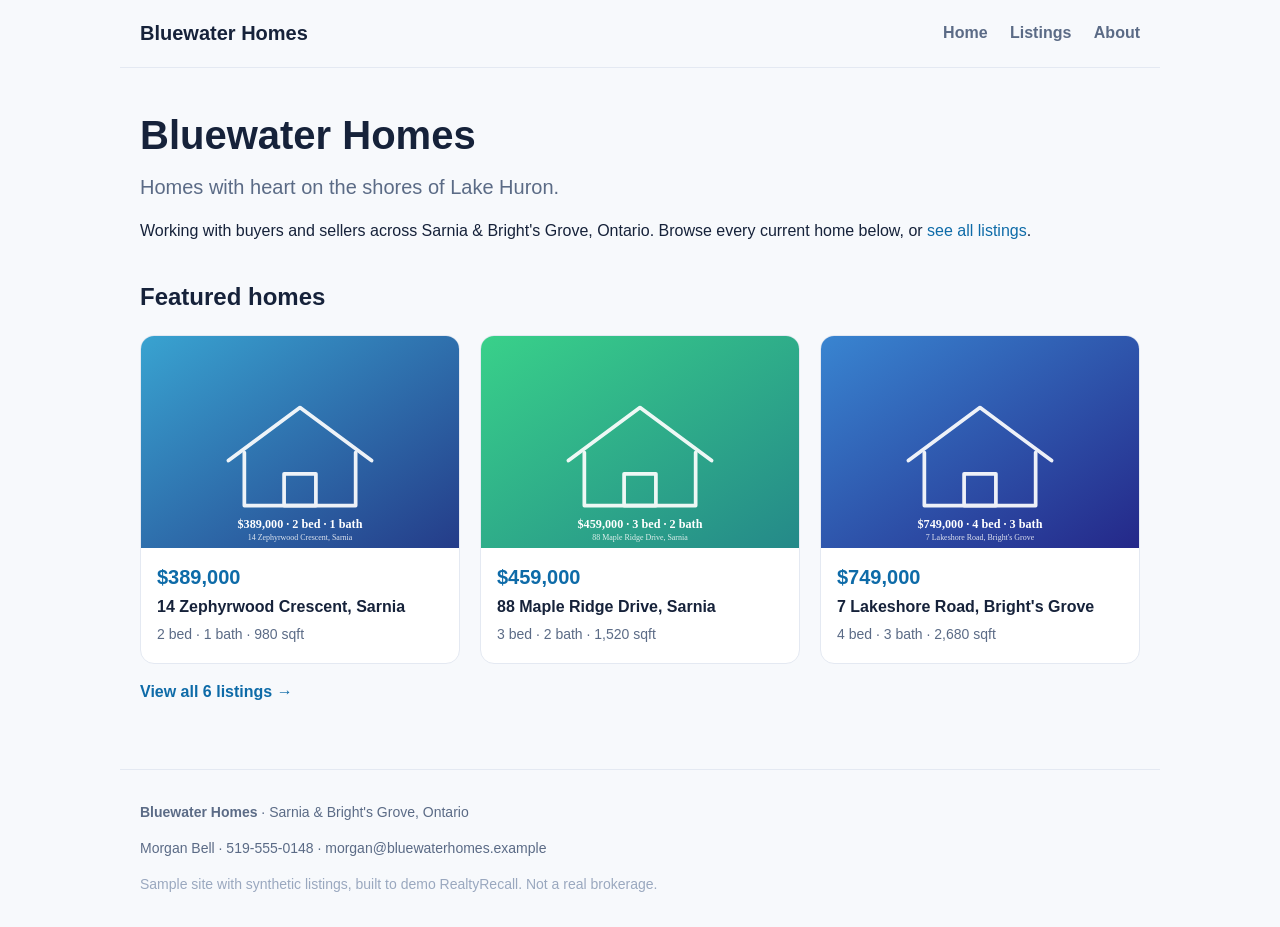
==== index.html @ 41463ebd "Bluewater Homes: synthetic realtor site to demo RealtyRecall URL onboarding Static HTML with schema." ====
<!doctype html>
<html lang="en">
  <head>
    <meta charset="utf-8" />
    <meta name="viewport" content="width=device-width, initial-scale=1" />
    <title>Bluewater Homes | Homes in Sarnia &amp; Bright&#x27;s Grove, Ontario</title>
    <meta name="description" content="Homes with heart on the shores of Lake Huron. Current homes for sale across Sarnia &amp; Bright&#x27;s Grove, Ontario." />
    <link rel="canonical" href="https://bluewater-homes-demo.vercel.app/" />
    <link rel="stylesheet" href="/assets/styles.css" />
    <meta property="og:site_name" content="Bluewater Homes" />
    <meta property="og:type" content="website" />
    <meta property="og:title" content="Bluewater Homes | Homes in Sarnia &amp; Bright&#x27;s Grove, Ontario" />
    <meta property="og:description" content="Homes with heart on the shores of Lake Huron. Current homes for sale across Sarnia &amp; Bright&#x27;s Grove, Ontario." />
    <meta property="og:url" content="https://bluewater-homes-demo.vercel.app/" />
    <meta property="og:image" content="https://bluewater-homes-demo.vercel.app/assets/hero.svg" />
    <script type="application/ld+json">
[
  {
    "@context": "https://schema.org",
    "@type": "RealEstateAgent",
    "name": "Bluewater Homes",
    "description": "Homes with heart on the shores of Lake Huron.",
    "areaServed": "Sarnia & Bright's Grove, Ontario",
    "url": "https://bluewater-homes-demo.vercel.app/",
    "telephone": "519-555-0148",
    "email": "morgan@bluewaterhomes.example",
    "employee": {
      "@type": "Person",
      "name": "Morgan Bell",
      "jobTitle": "Realtor"
    }
  },
  {
    "@context": "https://schema.org",
    "@type": "SingleFamilyResidence",
    "name": "14 Zephyrwood Crescent",
    "sku": "RR-101",
    "numberOfBedrooms": 2,
    "numberOfBathroomsTotal": 1,
    "floorSize": {
      "@type": "QuantitativeValue",
      "value": 980,
      "unitCode": "FTK"
    },
    "address": {
      "@type": "PostalAddress",
      "streetAddress": "14 Zephyrwood Crescent",
      "addressLocality": "Sarnia",
      "addressRegion": "ON",
      "postalCode": "N7T 4R2",
      "addressCountry": "CA"
    },
    "description": "Bright move-in-ready starter condo two blocks from the water, with an updated kitchen and in-suite laundry.",
    "image": "https://bluewater-homes-demo.vercel.app/assets/rr-101.svg",
    "url": "https://bluewater-homes-demo.vercel.app/listings/rr-101.html",
    "offers": {
      "@type": "Offer",
      "price": 389000,
      "priceCurrency": "CAD",
      "availability": "https://schema.org/InStock"
    }
  },
  {
    "@context": "https://schema.org",
    "@type": "SingleFamilyResidence",
    "name": "88 Maple Ridge Drive",
    "sku": "RR-102",
    "numberOfBedrooms": 3,
    "numberOfBathroomsTotal": 2,
    "floorSize": {
      "@type": "QuantitativeValue",
      "value": 1520,
      "unitCode": "FTK"
    },
    "address": {
      "@type": "PostalAddress",
      "streetAddress": "88 Maple Ridge Drive",
      "addressLocality": "Sarnia",
      "addressRegion": "ON",
      "postalCode": "N7S 2K1",
      "addressCountry": "CA"
    },
    "description": "Classic three-bed brick bungalow on a quiet family street, with a finished basement and a big fenced yard.",
    "image": "https://bluewater-homes-demo.vercel.app/assets/rr-102.svg",
    "url": "https://bluewater-homes-demo.vercel.app/listings/rr-102.html",
    "offers": {
      "@type": "Offer",
      "price": 459000,
      "priceCurrency": "CAD",
      "availability": "https://schema.org/InStock"
    }
  },
  {
    "@context": "https://schema.org",
    "@type": "SingleFamilyResidence",
    "name": "7 Lakeshore Road",
    "sku": "RR-103",
    "numberOfBedrooms": 4,
    "numberOfBathroomsTotal": 3,
    "floorSize": {
      "@type": "QuantitativeValue",
      "value": 2680,
      "unitCode": "FTK"
    },
    "address": {
      "@type": "PostalAddress",
      "streetAddress": "7 Lakeshore Road",
      "addressLocality": "Bright's Grove",
      "addressRegion": "ON",
      "postalCode": "N0N 1C0",
      "addressCountry": "CA"
    },
    "description": "Waterfront four-bed with lake views from the primary suite, a chef's kitchen, and a walkout deck.",
    "image": "https://bluewater-homes-demo.vercel.app/assets/rr-103.svg",
    "url": "https://bluewater-homes-demo.vercel.app/listings/rr-103.html",
    "offers": {
      "@type": "Offer",
      "price": 749000,
      "priceCurrency": "CAD",
      "availability": "https://schema.org/InStock"
    }
  }
]
    </script>
  </head>
  <body>
    <header class="site">
      <a class="brand" href="/">Bluewater Homes</a>
      <nav>
        <a href="/">Home</a>
        <a href="/listings/">Listings</a>
        <a href="/about.html">About</a>
      </nav>
    </header>
    <main>
      <section class="hero">
        <h1>Bluewater Homes</h1>
        <p class="lede">Homes with heart on the shores of Lake Huron.</p>
        <p>Working with buyers and sellers across Sarnia &amp; Bright&#x27;s Grove, Ontario. Browse every current
        home below, or <a href="/listings/">see all listings</a>.</p>
      </section>
      <section>
        <h2>Featured homes</h2>
        <div class="grid">
      <a class="card" href="/listings/rr-101.html">
        <img class="card-img" src="/assets/rr-101.svg" alt="14 Zephyrwood Crescent" />
        <div class="card-body">
          <div class="card-price">$389,000</div>
          <div class="card-street">14 Zephyrwood Crescent, Sarnia</div>
          <div class="card-specs">2 bed &middot; 1 bath &middot; 980 sqft</div>
        </div>
      </a>
      <a class="card" href="/listings/rr-102.html">
        <img class="card-img" src="/assets/rr-102.svg" alt="88 Maple Ridge Drive" />
        <div class="card-body">
          <div class="card-price">$459,000</div>
          <div class="card-street">88 Maple Ridge Drive, Sarnia</div>
          <div class="card-specs">3 bed &middot; 2 bath &middot; 1,520 sqft</div>
        </div>
      </a>
      <a class="card" href="/listings/rr-103.html">
        <img class="card-img" src="/assets/rr-103.svg" alt="7 Lakeshore Road" />
        <div class="card-body">
          <div class="card-price">$749,000</div>
          <div class="card-street">7 Lakeshore Road, Bright&#x27;s Grove</div>
          <div class="card-specs">4 bed &middot; 3 bath &middot; 2,680 sqft</div>
        </div>
      </a>
        </div>
        <p><a class="more" href="/listings/">View all 6 listings &rarr;</a></p>
      </section>
    </main>
    <footer class="site">
      <p><strong>Bluewater Homes</strong> &middot; Sarnia &amp; Bright&#x27;s Grove, Ontario</p>
      <p>Morgan Bell &middot; 519-555-0148 &middot; morgan@bluewaterhomes.example</p>
      <p class="fineprint">Sample site with synthetic listings, built to demo RealtyRecall. Not a real brokerage.</p>
    </footer>
  </body>
</html>
---- assets/styles.css ----
:root {
  --ink: #16223a; --muted: #5b6b86; --line: #e4e9f2; --brand: #0e6ba8; --bg: #f7f9fc;
}
* { box-sizing: border-box; }
body { margin: 0; font-family: -apple-system, Segoe UI, Roboto, Helvetica, Arial, sans-serif; color: var(--ink); background: var(--bg); line-height: 1.55; }
a { color: var(--brand); text-decoration: none; }
a:hover { text-decoration: underline; }
main { max-width: 1040px; margin: 0 auto; padding: 28px 20px 8px; }
header.site, footer.site { max-width: 1040px; margin: 0 auto; padding: 18px 20px; }
header.site { display: flex; align-items: center; justify-content: space-between; border-bottom: 1px solid var(--line); }
.brand { font-weight: 800; font-size: 20px; color: var(--ink); }
header nav a { margin-left: 18px; color: var(--muted); font-weight: 600; }
.hero h1 { font-size: 40px; margin: 8px 0 6px; }
.lede { font-size: 20px; color: var(--muted); margin: 0 0 10px; }
h2 { font-size: 24px; margin-top: 34px; }
.grid { display: grid; grid-template-columns: repeat(auto-fill, minmax(280px, 1fr)); gap: 20px; margin-top: 14px; }
.card { display: block; background: #fff; border: 1px solid var(--line); border-radius: 14px; overflow: hidden; color: inherit; transition: box-shadow .15s, transform .15s; }
.card:hover { text-decoration: none; box-shadow: 0 10px 28px rgba(20,40,80,.10); transform: translateY(-2px); }
.card-img, .detail-img { width: 100%; display: block; aspect-ratio: 3 / 2; object-fit: cover; }
.card-body { padding: 14px 16px 18px; }
.card-price { font-weight: 800; font-size: 20px; color: var(--brand); }
.card-street { margin-top: 2px; font-weight: 600; }
.card-specs { color: var(--muted); font-size: 14px; margin-top: 4px; }
.more { font-weight: 700; }
.detail { background: #fff; border: 1px solid var(--line); border-radius: 16px; padding: 20px; }
.detail-img { border-radius: 12px; margin-bottom: 16px; }
.detail h1 { margin: 6px 0 2px; }
.detail-area { color: var(--muted); margin: 0 0 8px; }
.detail-price { font-size: 30px; font-weight: 800; color: var(--brand); margin: 0 0 14px; }
.specs { list-style: none; padding: 0; margin: 0 0 16px; display: flex; flex-wrap: wrap; gap: 10px 22px; }
.specs li { color: var(--muted); }
.specs strong { color: var(--ink); }
.back, .detail-desc { display: block; }
.back { margin-bottom: 14px; font-weight: 600; }
.prose { max-width: 680px; }
.prose h1 { font-size: 32px; }
footer.site { border-top: 1px solid var(--line); margin-top: 40px; color: var(--muted); font-size: 14px; }
.fineprint { color: #9aa8bf; }
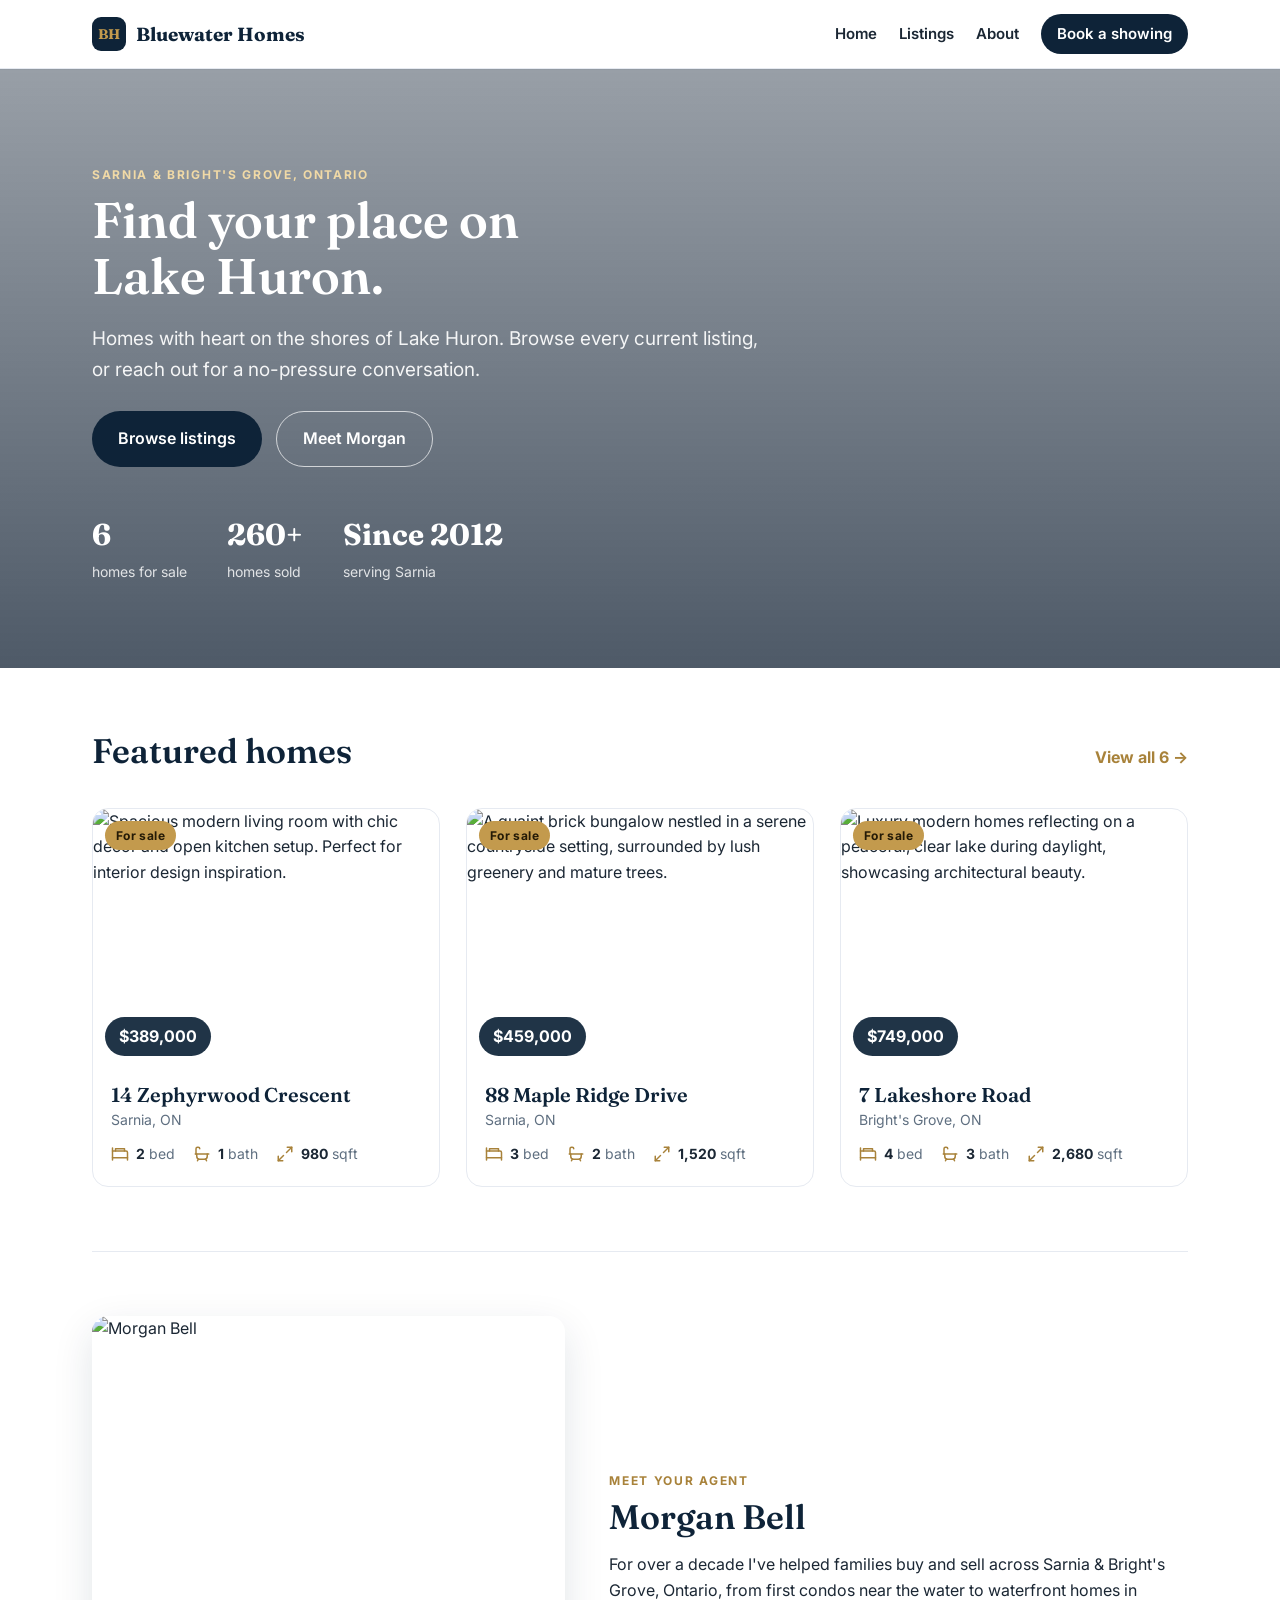
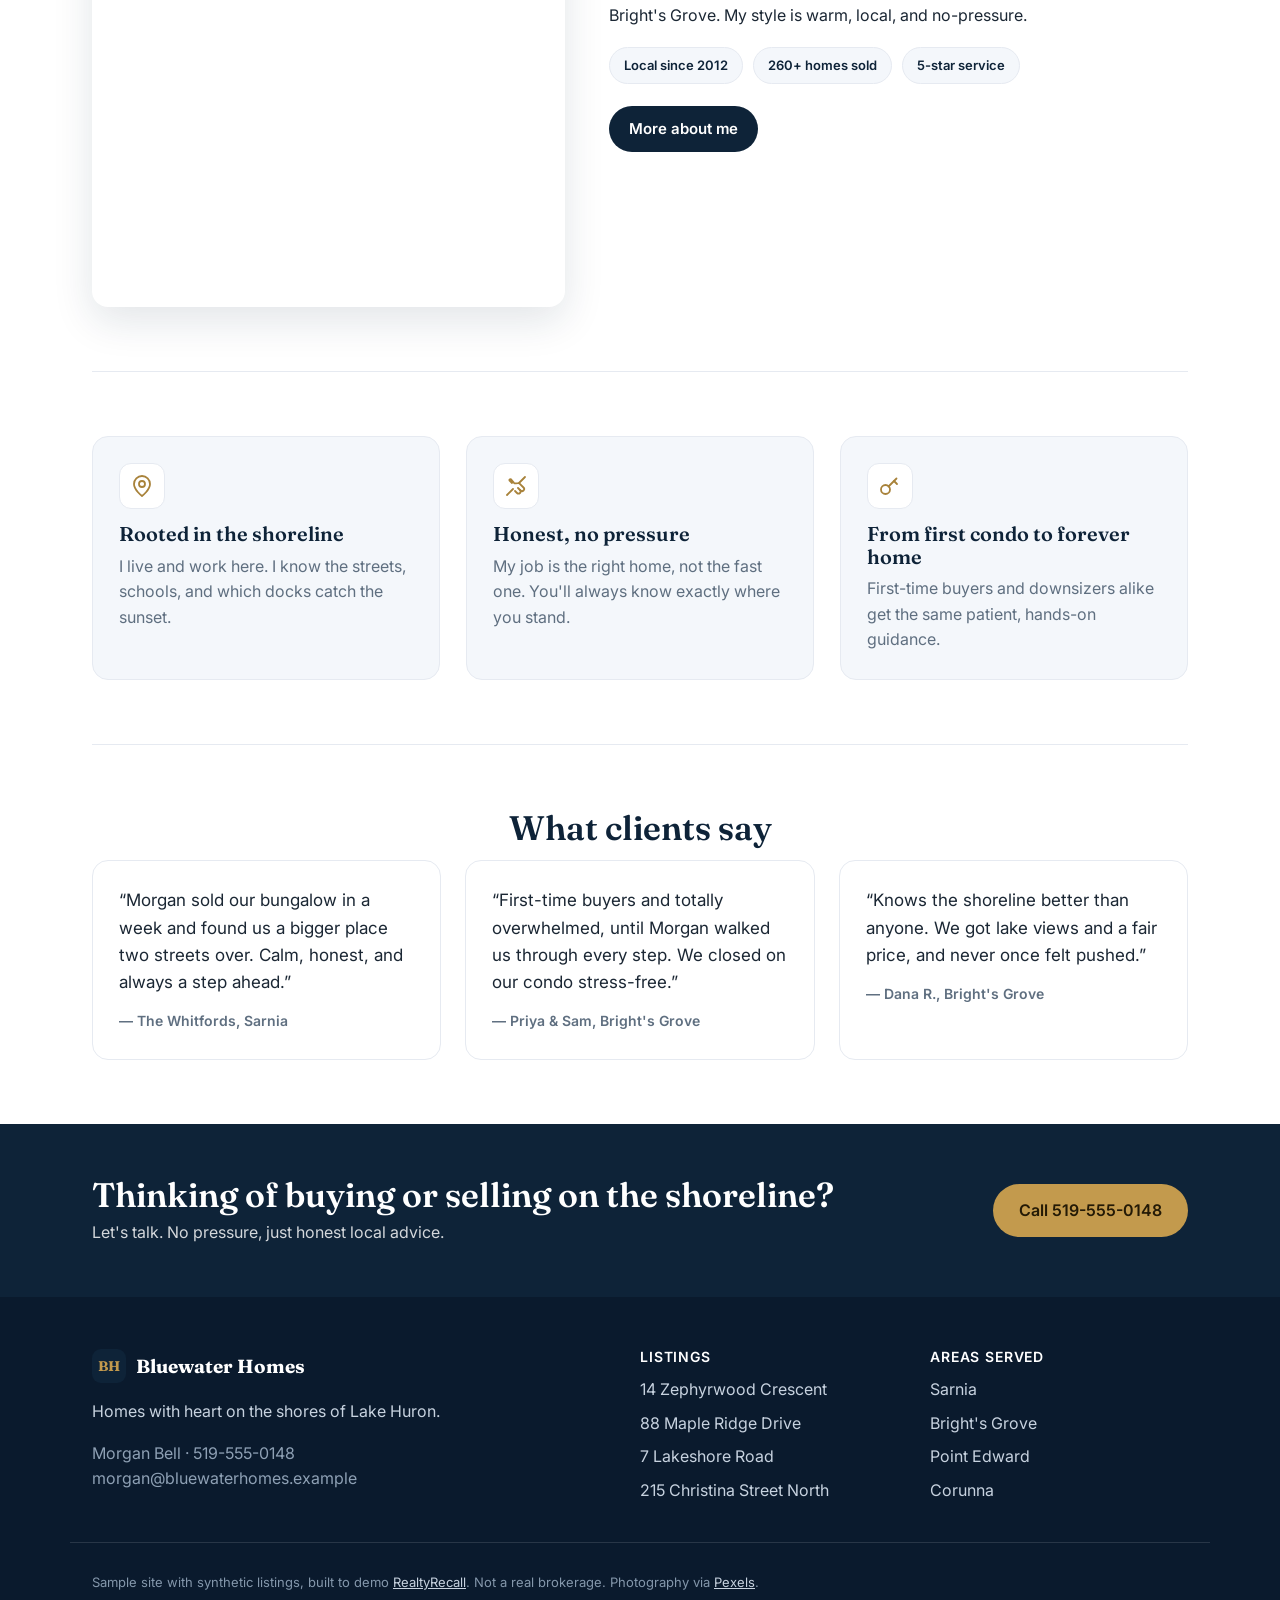
==== commit 077f3b22: "Professional redesign with Pexels photography Full realtor-site layout (hero, featured grid, agent s" ====
--- a/index.html
+++ b/index.html
@@ -6,13 +6,14 @@
     <title>Bluewater Homes | Homes in Sarnia &amp; Bright&#x27;s Grove, Ontario</title>
     <meta name="description" content="Homes with heart on the shores of Lake Huron. Current homes for sale across Sarnia &amp; Bright&#x27;s Grove, Ontario." />
     <link rel="canonical" href="https://bluewater-homes-demo.vercel.app/" />
+    <link rel="preconnect" href="https://fonts.googleapis.com" /><link rel="preconnect" href="https://fonts.gstatic.com" crossorigin /><link href="https://fonts.googleapis.com/css2?family=Fraunces:opsz,wght@9..144,500;9..144,600;9..144,700&family=Inter:wght@400;500;600;700&display=swap" rel="stylesheet" />
     <link rel="stylesheet" href="/assets/styles.css" />
     <meta property="og:site_name" content="Bluewater Homes" />
     <meta property="og:type" content="website" />
     <meta property="og:title" content="Bluewater Homes | Homes in Sarnia &amp; Bright&#x27;s Grove, Ontario" />
     <meta property="og:description" content="Homes with heart on the shores of Lake Huron. Current homes for sale across Sarnia &amp; Bright&#x27;s Grove, Ontario." />
     <meta property="og:url" content="https://bluewater-homes-demo.vercel.app/" />
-    <meta property="og:image" content="https://bluewater-homes-demo.vercel.app/assets/hero.svg" />
+    <meta property="og:image" content="https://images.pexels.com/photos/15375833/pexels-photo-15375833.jpeg?auto=compress&amp;cs=tinysrgb&amp;dpr=2&amp;h=650&amp;w=940" />
     <script type="application/ld+json">
 [
   {
@@ -50,8 +51,8 @@
       "postalCode": "N7T 4R2",
       "addressCountry": "CA"
     },
-    "description": "Bright move-in-ready starter condo two blocks from the water, with an updated kitchen and in-suite laundry.",
-    "image": "https://bluewater-homes-demo.vercel.app/assets/rr-101.svg",
+    "description": "Bright, move-in-ready starter condo two blocks from the water, with an updated kitchen and in-suite laundry.",
+    "image": "https://images.pexels.com/photos/6538930/pexels-photo-6538930.jpeg?auto=compress&cs=tinysrgb&dpr=2&h=650&w=940",
     "url": "https://bluewater-homes-demo.vercel.app/listings/rr-101.html",
     "offers": {
       "@type": "Offer",
@@ -81,7 +82,7 @@
       "addressCountry": "CA"
     },
     "description": "Classic three-bed brick bungalow on a quiet family street, with a finished basement and a big fenced yard.",
-    "image": "https://bluewater-homes-demo.vercel.app/assets/rr-102.svg",
+    "image": "https://images.pexels.com/photos/20581396/pexels-photo-20581396.jpeg?auto=compress&cs=tinysrgb&dpr=2&h=650&w=940",
     "url": "https://bluewater-homes-demo.vercel.app/listings/rr-102.html",
     "offers": {
       "@type": "Offer",
@@ -111,7 +112,7 @@
       "addressCountry": "CA"
     },
     "description": "Waterfront four-bed with lake views from the primary suite, a chef's kitchen, and a walkout deck.",
-    "image": "https://bluewater-homes-demo.vercel.app/assets/rr-103.svg",
+    "image": "https://images.pexels.com/photos/1438832/pexels-photo-1438832.jpeg?auto=compress&cs=tinysrgb&dpr=2&h=650&w=940",
     "url": "https://bluewater-homes-demo.vercel.app/listings/rr-103.html",
     "offers": {
       "@type": "Offer",
@@ -124,56 +125,131 @@
     </script>
   </head>
   <body>
-    <header class="site">
-      <a class="brand" href="/">Bluewater Homes</a>
-      <nav>
-        <a href="/">Home</a>
-        <a href="/listings/">Listings</a>
-        <a href="/about.html">About</a>
-      </nav>
+    <header class="nav">
+      <div class="nav-in">
+        <a class="brand" href="/"><span class="brand-mark">BH</span> Bluewater Homes</a>
+        <nav class="nav-links">
+          <a href="/">Home</a>
+          <a href="/listings/">Listings</a>
+          <a href="/about.html">About</a>
+          <a class="btn btn-sm" href="/about.html#contact">Book a showing</a>
+        </nav>
+      </div>
     </header>
-    <main>
-      <section class="hero">
-        <h1>Bluewater Homes</h1>
-        <p class="lede">Homes with heart on the shores of Lake Huron.</p>
-        <p>Working with buyers and sellers across Sarnia &amp; Bright&#x27;s Grove, Ontario. Browse every current
-        home below, or <a href="/listings/">see all listings</a>.</p>
-      </section>
-      <section>
-        <h2>Featured homes</h2>
+    <section class="hero" style="background-image: linear-gradient(180deg, rgba(10,26,45,.42), rgba(10,26,45,.72)), url('https://images.pexels.com/photos/15375833/pexels-photo-15375833.jpeg?auto=compress&amp;cs=tinysrgb&amp;dpr=2&amp;h=650&amp;w=940')">
+      <div class="wrap hero-in">
+        <p class="eyebrow">Sarnia &amp; Bright&#x27;s Grove, Ontario</p>
+        <h1>Find your place on Lake Huron.</h1>
+        <p class="hero-sub">Homes with heart on the shores of Lake Huron. Browse every current listing, or reach out for a no-pressure conversation.</p>
+        <div class="hero-cta">
+          <a class="btn btn-lg" href="/listings/">Browse listings</a>
+          <a class="btn btn-ghost btn-lg" href="/about.html">Meet Morgan</a>
+        </div>
+        <div class="hero-stats">
+          <div><strong>6</strong><span>homes for sale</span></div>
+          <div><strong>260+</strong><span>homes sold</span></div>
+          <div><strong>Since 2012</strong><span>serving Sarnia</span></div>
+        </div>
+      </div>
+    </section>
+    <main class="wrap">
+      <section class="section">
+        <div class="section-head">
+          <h2>Featured homes</h2>
+          <a class="more" href="/listings/">View all 6 &rarr;</a>
+        </div>
         <div class="grid">
-      <a class="card" href="/listings/rr-101.html">
-        <img class="card-img" src="/assets/rr-101.svg" alt="14 Zephyrwood Crescent" />
-        <div class="card-body">
-          <div class="card-price">$389,000</div>
-          <div class="card-street">14 Zephyrwood Crescent, Sarnia</div>
-          <div class="card-specs">2 bed &middot; 1 bath &middot; 980 sqft</div>
-        </div>
-      </a>
-      <a class="card" href="/listings/rr-102.html">
-        <img class="card-img" src="/assets/rr-102.svg" alt="88 Maple Ridge Drive" />
-        <div class="card-body">
-          <div class="card-price">$459,000</div>
-          <div class="card-street">88 Maple Ridge Drive, Sarnia</div>
-          <div class="card-specs">3 bed &middot; 2 bath &middot; 1,520 sqft</div>
-        </div>
-      </a>
-      <a class="card" href="/listings/rr-103.html">
-        <img class="card-img" src="/assets/rr-103.svg" alt="7 Lakeshore Road" />
-        <div class="card-body">
-          <div class="card-price">$749,000</div>
-          <div class="card-street">7 Lakeshore Road, Bright&#x27;s Grove</div>
-          <div class="card-specs">4 bed &middot; 3 bath &middot; 2,680 sqft</div>
-        </div>
-      </a>
-        </div>
-        <p><a class="more" href="/listings/">View all 6 listings &rarr;</a></p>
+        <a class="card" href="/listings/rr-101.html">
+          <div class="card-media">
+            <img loading="lazy" src="https://images.pexels.com/photos/6538930/pexels-photo-6538930.jpeg?auto=compress&amp;cs=tinysrgb&amp;h=650&amp;w=940" alt="Spacious modern living room with chic decor and open kitchen setup. Perfect for interior design inspiration." />
+            <span class="tag">For sale</span>
+            <span class="price-pill">$389,000</span>
+          </div>
+          <div class="card-body">
+            <h3 class="card-street">14 Zephyrwood Crescent</h3>
+            <p class="card-area">Sarnia, ON</p>
+            <ul class="specs mini"><li><svg class="ic" viewBox="0 0 24 24" fill="none" stroke="currentColor" stroke-width="2" stroke-linecap="round" stroke-linejoin="round"><path d="M2 4v16"/><path d="M2 8h18a2 2 0 0 1 2 2v10"/><path d="M2 17h20"/><path d="M6 8V5h12v3"/></svg><span><strong>2</strong> bed</span></li><li><svg class="ic" viewBox="0 0 24 24" fill="none" stroke="currentColor" stroke-width="2" stroke-linecap="round" stroke-linejoin="round"><path d="M4 12V5a2 2 0 0 1 2-2h1a2 2 0 0 1 2 2"/><line x1="3" y1="12" x2="21" y2="12"/><path d="M5 12v3a4 4 0 0 0 4 4h6a4 4 0 0 0 4-4v-3"/><line x1="7" y1="19" x2="6" y2="21"/><line x1="17" y1="19" x2="18" y2="21"/></svg><span><strong>1</strong> bath</span></li><li><svg class="ic" viewBox="0 0 24 24" fill="none" stroke="currentColor" stroke-width="2" stroke-linecap="round" stroke-linejoin="round"><path d="M15 3h6v6"/><path d="M9 21H3v-6"/><path d="M21 3l-7 7"/><path d="M3 21l7-7"/></svg><span><strong>980</strong> sqft</span></li></ul>
+          </div>
+        </a>
+        <a class="card" href="/listings/rr-102.html">
+          <div class="card-media">
+            <img loading="lazy" src="https://images.pexels.com/photos/20581396/pexels-photo-20581396.jpeg?auto=compress&amp;cs=tinysrgb&amp;h=650&amp;w=940" alt="A quaint brick bungalow nestled in a serene countryside setting, surrounded by lush greenery and mature trees." />
+            <span class="tag">For sale</span>
+            <span class="price-pill">$459,000</span>
+          </div>
+          <div class="card-body">
+            <h3 class="card-street">88 Maple Ridge Drive</h3>
+            <p class="card-area">Sarnia, ON</p>
+            <ul class="specs mini"><li><svg class="ic" viewBox="0 0 24 24" fill="none" stroke="currentColor" stroke-width="2" stroke-linecap="round" stroke-linejoin="round"><path d="M2 4v16"/><path d="M2 8h18a2 2 0 0 1 2 2v10"/><path d="M2 17h20"/><path d="M6 8V5h12v3"/></svg><span><strong>3</strong> bed</span></li><li><svg class="ic" viewBox="0 0 24 24" fill="none" stroke="currentColor" stroke-width="2" stroke-linecap="round" stroke-linejoin="round"><path d="M4 12V5a2 2 0 0 1 2-2h1a2 2 0 0 1 2 2"/><line x1="3" y1="12" x2="21" y2="12"/><path d="M5 12v3a4 4 0 0 0 4 4h6a4 4 0 0 0 4-4v-3"/><line x1="7" y1="19" x2="6" y2="21"/><line x1="17" y1="19" x2="18" y2="21"/></svg><span><strong>2</strong> bath</span></li><li><svg class="ic" viewBox="0 0 24 24" fill="none" stroke="currentColor" stroke-width="2" stroke-linecap="round" stroke-linejoin="round"><path d="M15 3h6v6"/><path d="M9 21H3v-6"/><path d="M21 3l-7 7"/><path d="M3 21l7-7"/></svg><span><strong>1,520</strong> sqft</span></li></ul>
+          </div>
+        </a>
+        <a class="card" href="/listings/rr-103.html">
+          <div class="card-media">
+            <img loading="lazy" src="https://images.pexels.com/photos/1438832/pexels-photo-1438832.jpeg?auto=compress&amp;cs=tinysrgb&amp;h=650&amp;w=940" alt="Luxury modern homes reflecting on a peaceful, clear lake during daylight, showcasing architectural beauty." />
+            <span class="tag">For sale</span>
+            <span class="price-pill">$749,000</span>
+          </div>
+          <div class="card-body">
+            <h3 class="card-street">7 Lakeshore Road</h3>
+            <p class="card-area">Bright&#x27;s Grove, ON</p>
+            <ul class="specs mini"><li><svg class="ic" viewBox="0 0 24 24" fill="none" stroke="currentColor" stroke-width="2" stroke-linecap="round" stroke-linejoin="round"><path d="M2 4v16"/><path d="M2 8h18a2 2 0 0 1 2 2v10"/><path d="M2 17h20"/><path d="M6 8V5h12v3"/></svg><span><strong>4</strong> bed</span></li><li><svg class="ic" viewBox="0 0 24 24" fill="none" stroke="currentColor" stroke-width="2" stroke-linecap="round" stroke-linejoin="round"><path d="M4 12V5a2 2 0 0 1 2-2h1a2 2 0 0 1 2 2"/><line x1="3" y1="12" x2="21" y2="12"/><path d="M5 12v3a4 4 0 0 0 4 4h6a4 4 0 0 0 4-4v-3"/><line x1="7" y1="19" x2="6" y2="21"/><line x1="17" y1="19" x2="18" y2="21"/></svg><span><strong>3</strong> bath</span></li><li><svg class="ic" viewBox="0 0 24 24" fill="none" stroke="currentColor" stroke-width="2" stroke-linecap="round" stroke-linejoin="round"><path d="M15 3h6v6"/><path d="M9 21H3v-6"/><path d="M21 3l-7 7"/><path d="M3 21l7-7"/></svg><span><strong>2,680</strong> sqft</span></li></ul>
+          </div>
+        </a>
+        </div>
+      </section>
+
+      <section class="section agent">
+        <div class="agent-photo"><img src="https://images.pexels.com/photos/8292786/pexels-photo-8292786.jpeg?auto=compress&amp;cs=tinysrgb&amp;h=650&amp;w=940" alt="Morgan Bell" /></div>
+        <div class="agent-copy">
+          <p class="eyebrow">Meet your agent</p>
+          <h2>Morgan Bell</h2>
+          <p>For over a decade I've helped families buy and sell across Sarnia &amp; Bright&#x27;s Grove, Ontario, from first condos near the water to waterfront homes in Bright's Grove. My style is warm, local, and no-pressure.</p>
+          <div class="chips"><span>Local since 2012</span><span>260+ homes sold</span><span>5-star service</span></div>
+          <a class="btn" href="/about.html">More about me</a>
+        </div>
+      </section>
+
+      <section class="section">
+        <div class="values">
+        <div class="value"><span class="vico"><svg class="vic" viewBox="0 0 24 24" fill="none" stroke="currentColor" stroke-width="1.8" stroke-linecap="round" stroke-linejoin="round"><path d="M20 10c0 6-8 12-8 12s-8-6-8-12a8 8 0 0 1 16 0Z"/><circle cx="12" cy="10" r="3"/></svg></span><h3>Rooted in the shoreline</h3><p>I live and work here. I know the streets, schools, and which docks catch the sunset.</p></div>
+        <div class="value"><span class="vico"><svg class="vic" viewBox="0 0 24 24" fill="none" stroke="currentColor" stroke-width="1.8" stroke-linecap="round" stroke-linejoin="round"><path d="m11 17 2 2a1 1 0 1 0 3-3"/><path d="m14 14 2.5 2.5a1 1 0 1 0 3-3l-3.9-3.9a2 2 0 0 0-1.7-.5l-2.1.3a2 2 0 0 1-1.8-.6L7 5.3a1 1 0 0 0-1.4 1.4L8 9"/><path d="m21 3-6 6"/><path d="M3 21l6-6"/></svg></span><h3>Honest, no pressure</h3><p>My job is the right home, not the fast one. You'll always know exactly where you stand.</p></div>
+        <div class="value"><span class="vico"><svg class="vic" viewBox="0 0 24 24" fill="none" stroke="currentColor" stroke-width="1.8" stroke-linecap="round" stroke-linejoin="round"><circle cx="7.5" cy="15.5" r="4.5"/><path d="m10.5 12.5 8-8"/><path d="m16 7 3 3"/></svg></span><h3>From first condo to forever home</h3><p>First-time buyers and downsizers alike get the same patient, hands-on guidance.</p></div>
+</div>
+      </section>
+
+      <section class="section">
+        <h2 class="center">What clients say</h2>
+        <div class="quotes"><figure class="quote"><blockquote>&ldquo;Morgan sold our bungalow in a week and found us a bigger place two streets over. Calm, honest, and always a step ahead.&rdquo;</blockquote><figcaption>&mdash; The Whitfords, Sarnia</figcaption></figure><figure class="quote"><blockquote>&ldquo;First-time buyers and totally overwhelmed, until Morgan walked us through every step. We closed on our condo stress-free.&rdquo;</blockquote><figcaption>&mdash; Priya &amp; Sam, Bright&#x27;s Grove</figcaption></figure><figure class="quote"><blockquote>&ldquo;Knows the shoreline better than anyone. We got lake views and a fair price, and never once felt pushed.&rdquo;</blockquote><figcaption>&mdash; Dana R., Bright&#x27;s Grove</figcaption></figure></div>
       </section>
     </main>
-    <footer class="site">
-      <p><strong>Bluewater Homes</strong> &middot; Sarnia &amp; Bright&#x27;s Grove, Ontario</p>
-      <p>Morgan Bell &middot; 519-555-0148 &middot; morgan@bluewaterhomes.example</p>
-      <p class="fineprint">Sample site with synthetic listings, built to demo RealtyRecall. Not a real brokerage.</p>
+    <section class="cta">
+      <div class="wrap cta-in">
+        <div>
+          <h2>Thinking of buying or selling on the shoreline?</h2>
+          <p>Let's talk. No pressure, just honest local advice.</p>
+        </div>
+        <a class="btn btn-lg" href="tel:519-555-0148">Call 519-555-0148</a>
+      </div>
+    </section>
+    <footer class="foot">
+      <div class="wrap foot-in">
+        <div class="foot-brand">
+          <div class="brand"><span class="brand-mark">BH</span> Bluewater Homes</div>
+          <p>Homes with heart on the shores of Lake Huron.</p>
+          <p class="muted">Morgan Bell &middot; 519-555-0148<br />morgan@bluewaterhomes.example</p>
+        </div>
+        <div>
+          <h4>Listings</h4>
+          <ul><li><a href="/listings/rr-101.html">14 Zephyrwood Crescent</a></li><li><a href="/listings/rr-102.html">88 Maple Ridge Drive</a></li><li><a href="/listings/rr-103.html">7 Lakeshore Road</a></li><li><a href="/listings/rr-104.html">215 Christina Street North</a></li></ul>
+        </div>
+        <div>
+          <h4>Areas served</h4>
+          <ul><li>Sarnia</li><li>Bright's Grove</li><li>Point Edward</li><li>Corunna</li></ul>
+        </div>
+      </div>
+      <div class="wrap fineprint">
+        <p>Sample site with synthetic listings, built to demo <a href="https://realtyrecall.mahimai.ca">RealtyRecall</a>. Not a real brokerage. Photography via <a href="https://www.pexels.com">Pexels</a>.</p>
+      </div>
     </footer>
   </body>
 </html>
--- a/assets/styles.css
+++ b/assets/styles.css
@@ -1,38 +1,137 @@
-:root {
-  --ink: #16223a; --muted: #5b6b86; --line: #e4e9f2; --brand: #0e6ba8; --bg: #f7f9fc;
+:root{
+  --navy:#0e2338; --navy2:#16324f; --gold:#c39a4d; --gold-d:#a8823a;
+  --ink:#1b2734; --muted:#5f6f80; --line:#e6eaf1; --soft:#f4f7fb; --bg:#ffffff;
+  --shadow:0 14px 40px rgba(16,38,66,.12); --radius:16px;
 }
-* { box-sizing: border-box; }
-body { margin: 0; font-family: -apple-system, Segoe UI, Roboto, Helvetica, Arial, sans-serif; color: var(--ink); background: var(--bg); line-height: 1.55; }
-a { color: var(--brand); text-decoration: none; }
-a:hover { text-decoration: underline; }
-main { max-width: 1040px; margin: 0 auto; padding: 28px 20px 8px; }
-header.site, footer.site { max-width: 1040px; margin: 0 auto; padding: 18px 20px; }
-header.site { display: flex; align-items: center; justify-content: space-between; border-bottom: 1px solid var(--line); }
-.brand { font-weight: 800; font-size: 20px; color: var(--ink); }
-header nav a { margin-left: 18px; color: var(--muted); font-weight: 600; }
-.hero h1 { font-size: 40px; margin: 8px 0 6px; }
-.lede { font-size: 20px; color: var(--muted); margin: 0 0 10px; }
-h2 { font-size: 24px; margin-top: 34px; }
-.grid { display: grid; grid-template-columns: repeat(auto-fill, minmax(280px, 1fr)); gap: 20px; margin-top: 14px; }
-.card { display: block; background: #fff; border: 1px solid var(--line); border-radius: 14px; overflow: hidden; color: inherit; transition: box-shadow .15s, transform .15s; }
-.card:hover { text-decoration: none; box-shadow: 0 10px 28px rgba(20,40,80,.10); transform: translateY(-2px); }
-.card-img, .detail-img { width: 100%; display: block; aspect-ratio: 3 / 2; object-fit: cover; }
-.card-body { padding: 14px 16px 18px; }
-.card-price { font-weight: 800; font-size: 20px; color: var(--brand); }
-.card-street { margin-top: 2px; font-weight: 600; }
-.card-specs { color: var(--muted); font-size: 14px; margin-top: 4px; }
-.more { font-weight: 700; }
-.detail { background: #fff; border: 1px solid var(--line); border-radius: 16px; padding: 20px; }
-.detail-img { border-radius: 12px; margin-bottom: 16px; }
-.detail h1 { margin: 6px 0 2px; }
-.detail-area { color: var(--muted); margin: 0 0 8px; }
-.detail-price { font-size: 30px; font-weight: 800; color: var(--brand); margin: 0 0 14px; }
-.specs { list-style: none; padding: 0; margin: 0 0 16px; display: flex; flex-wrap: wrap; gap: 10px 22px; }
-.specs li { color: var(--muted); }
-.specs strong { color: var(--ink); }
-.back, .detail-desc { display: block; }
-.back { margin-bottom: 14px; font-weight: 600; }
-.prose { max-width: 680px; }
-.prose h1 { font-size: 32px; }
-footer.site { border-top: 1px solid var(--line); margin-top: 40px; color: var(--muted); font-size: 14px; }
-.fineprint { color: #9aa8bf; }
+*{box-sizing:border-box;}
+html{scroll-behavior:smooth;}
+body{margin:0;font-family:Inter,-apple-system,Segoe UI,Roboto,sans-serif;color:var(--ink);background:var(--bg);line-height:1.6;}
+h1,h2,h3,h4{font-family:Fraunces,Georgia,serif;line-height:1.12;color:var(--navy);margin:0 0 .4em;font-weight:600;}
+h1{font-size:clamp(30px,5vw,50px);}
+h2{font-size:clamp(24px,3.4vw,34px);}
+a{color:var(--navy);text-decoration:none;}
+a:hover{color:var(--gold-d);}
+img{max-width:100%;display:block;}
+.wrap{max-width:1140px;margin:0 auto;padding:0 22px;}
+.eyebrow{text-transform:uppercase;letter-spacing:.14em;font-size:12px;font-weight:700;color:var(--gold-d);margin:0 0 8px;}
+.muted{color:var(--muted);}
+.center{text-align:center;}
+.lede{font-size:19px;color:var(--muted);}
+.ic{width:18px;height:18px;flex:0 0 auto;color:var(--gold-d);}
+/* buttons */
+.btn{display:inline-flex;align-items:center;gap:8px;background:var(--navy);color:#fff;border-radius:999px;padding:11px 20px;font-weight:600;font-size:15px;transition:transform .15s,background .15s,box-shadow .15s;}
+.btn:hover{background:var(--navy2);color:#fff;transform:translateY(-1px);box-shadow:var(--shadow);}
+.btn-sm{padding:8px 16px;font-size:14px;}
+.btn-lg{padding:14px 26px;font-size:16px;}
+.btn-ghost{background:transparent;border:1.5px solid rgba(255,255,255,.7);color:#fff;}
+.btn-ghost:hover{background:rgba(255,255,255,.14);color:#fff;}
+.btn-block{display:flex;justify-content:center;width:100%;}
+/* nav */
+.nav{position:sticky;top:0;z-index:20;background:rgba(255,255,255,.92);backdrop-filter:saturate(160%) blur(8px);border-bottom:1px solid var(--line);}
+.nav-in{max-width:1140px;margin:0 auto;padding:14px 22px;display:flex;align-items:center;justify-content:space-between;}
+.brand{display:inline-flex;align-items:center;gap:10px;font-family:Fraunces,serif;font-weight:700;font-size:19px;color:var(--navy);}
+.brand-mark{display:inline-grid;place-items:center;width:34px;height:34px;border-radius:9px;background:var(--navy);color:var(--gold);font-size:14px;font-weight:700;letter-spacing:.02em;}
+.nav-links{display:flex;align-items:center;gap:22px;}
+.nav-links a{color:var(--ink);font-weight:600;font-size:15px;}
+.nav-links a.btn{color:#fff;}
+/* hero */
+.hero{background-size:cover;background-position:center;color:#fff;}
+.hero-in{padding:96px 22px 84px;max-width:1140px;}
+.hero h1{color:#fff;max-width:16ch;}
+.hero .eyebrow{color:#f0d9a6;}
+.hero-sub{font-size:19px;max-width:56ch;color:rgba(255,255,255,.92);}
+.hero-cta{display:flex;gap:14px;flex-wrap:wrap;margin-top:26px;}
+.hero-stats{display:flex;gap:40px;margin-top:44px;flex-wrap:wrap;}
+.hero-stats strong{font-family:Fraunces,serif;font-size:30px;display:block;color:#fff;}
+.hero-stats span{color:rgba(255,255,255,.82);font-size:14px;}
+/* sections */
+.section{padding:64px 0;border-bottom:1px solid var(--line);}
+.section:last-child{border-bottom:0;}
+.section-head{display:flex;align-items:baseline;justify-content:space-between;margin-bottom:24px;}
+.more{font-weight:700;color:var(--gold-d);}
+/* grid + cards */
+.grid{display:grid;grid-template-columns:repeat(auto-fill,minmax(300px,1fr));gap:26px;}
+.card{background:#fff;border:1px solid var(--line);border-radius:var(--radius);overflow:hidden;color:inherit;transition:transform .18s,box-shadow .18s;}
+.card:hover{transform:translateY(-4px);box-shadow:var(--shadow);color:inherit;}
+.card-media{position:relative;aspect-ratio:4/3;overflow:hidden;}
+.card-media img{width:100%;height:100%;object-fit:cover;transition:transform .4s;}
+.card:hover .card-media img{transform:scale(1.05);}
+.tag{position:absolute;top:12px;left:12px;background:var(--gold);color:#241a06;font-size:12px;font-weight:700;padding:5px 11px;border-radius:999px;letter-spacing:.03em;}
+.price-pill{position:absolute;bottom:12px;left:12px;background:rgba(14,35,56,.92);color:#fff;font-weight:700;padding:7px 14px;border-radius:999px;font-size:16px;}
+.card-body{padding:16px 18px 20px;}
+.card-street{font-size:20px;margin:0 0 2px;}
+.card-area{color:var(--muted);margin:0 0 12px;font-size:14px;}
+.specs{list-style:none;display:flex;gap:18px;padding:0;margin:0;flex-wrap:wrap;}
+.specs li{display:flex;align-items:center;gap:7px;color:var(--muted);font-size:15px;}
+.specs.mini li{font-size:14px;}
+.specs strong{color:var(--ink);}
+/* agent block */
+.agent{display:grid;grid-template-columns:.9fr 1.1fr;gap:44px;align-items:center;}
+.agent-photo img{width:100%;border-radius:var(--radius);box-shadow:var(--shadow);aspect-ratio:4/5;object-fit:cover;}
+.chips{display:flex;flex-wrap:wrap;gap:10px;margin:18px 0 22px;}
+.chips span{background:var(--soft);border:1px solid var(--line);color:var(--navy);padding:7px 14px;border-radius:999px;font-size:13px;font-weight:600;}
+/* values */
+.values{display:grid;grid-template-columns:repeat(3,1fr);gap:26px;}
+.value{background:var(--soft);border:1px solid var(--line);border-radius:var(--radius);padding:26px;}
+.vico{display:inline-grid;place-items:center;width:46px;height:46px;border-radius:12px;background:#fff;border:1px solid var(--line);margin-bottom:14px;}
+.vic{width:24px;height:24px;color:var(--gold-d);}
+.value h3{font-size:20px;}
+.value p{color:var(--muted);margin:0;}
+/* quotes */
+.quotes{display:grid;grid-template-columns:repeat(3,1fr);gap:24px;}
+.quote{margin:0;background:#fff;border:1px solid var(--line);border-radius:var(--radius);padding:26px;}
+.quote blockquote{margin:0 0 14px;font-size:17px;}
+.quote figcaption{color:var(--muted);font-weight:600;font-size:14px;}
+/* cta */
+.cta{background:var(--navy);color:#fff;}
+.cta-in{display:flex;align-items:center;justify-content:space-between;gap:24px;padding:52px 22px;flex-wrap:wrap;}
+.cta h2{color:#fff;margin:0 0 6px;}
+.cta p{color:rgba(255,255,255,.82);margin:0;}
+.cta .btn{background:var(--gold);color:#241a06;}
+.cta .btn:hover{background:#d4ab5c;}
+/* footer */
+.foot{background:#0a1a2d;color:#c7d2df;padding:52px 0 10px;}
+.foot .brand,.foot h4{color:#fff;}
+.foot-in{display:grid;grid-template-columns:2fr 1fr 1fr;gap:32px;}
+.foot h4{font-family:Inter,sans-serif;font-size:14px;letter-spacing:.06em;text-transform:uppercase;margin:0 0 12px;}
+.foot ul{list-style:none;padding:0;margin:0;display:grid;gap:8px;}
+.foot a{color:#c7d2df;}
+.foot a:hover{color:#fff;}
+.foot .muted{color:#8ea0b4;}
+.fineprint{border-top:1px solid rgba(255,255,255,.12);margin-top:34px;padding-top:16px;font-size:13px;color:#8497ab;}
+.fineprint a{color:#c7d2df;text-decoration:underline;}
+/* about */
+.about{display:grid;grid-template-columns:.8fr 1.2fr;gap:44px;align-items:start;}
+.about-photo img{width:100%;border-radius:var(--radius);box-shadow:var(--shadow);aspect-ratio:4/5;object-fit:cover;position:sticky;top:96px;}
+.prose p{font-size:17px;}
+.pull{font-size:20px;color:var(--navy);border-left:3px solid var(--gold);padding-left:16px;}
+.contact-card{background:var(--soft);border:1px solid var(--line);border-radius:var(--radius);padding:24px;margin-top:24px;}
+.contact-card h3{margin-top:0;}
+.contact-lines a{font-weight:600;}
+/* detail */
+.detail{padding-top:24px;}
+.crumbs{color:var(--muted);font-size:14px;margin-bottom:16px;}
+.crumbs a{color:var(--muted);}
+.gallery{margin-bottom:30px;}
+.gallery-main{width:100%;aspect-ratio:16/9;object-fit:cover;border-radius:var(--radius);box-shadow:var(--shadow);}
+.gallery-thumbs{display:grid;grid-template-columns:1fr 1fr;gap:14px;margin-top:14px;}
+.gallery-thumbs img{width:100%;aspect-ratio:16/10;object-fit:cover;border-radius:12px;}
+.detail-grid{display:grid;grid-template-columns:1.6fr .8fr;gap:40px;align-items:start;padding-bottom:64px;}
+.detail-price{font-family:Fraunces,serif;font-size:34px;font-weight:700;color:var(--navy);margin:6px 0 16px;}
+.detail-area{color:var(--muted);margin:0;}
+.detail .specs{margin:0 0 22px;gap:24px;}
+.detail-desc{font-size:17px;}
+.features{columns:2;gap:24px;color:var(--muted);padding-left:18px;margin:0 0 22px;}
+.features li{margin-bottom:6px;}
+.mls{color:var(--muted);font-size:13px;letter-spacing:.04em;}
+.agent-card{background:#fff;border:1px solid var(--line);border-radius:var(--radius);box-shadow:var(--shadow);padding:22px;text-align:center;position:sticky;top:96px;}
+.agent-card img{width:96px;height:96px;border-radius:50%;object-fit:cover;margin:0 auto 12px;}
+.agent-card h3{margin:0;}
+.agent-phone{color:var(--muted);margin:12px 0 0;font-weight:600;}
+/* responsive */
+@media(max-width:860px){
+  .agent,.about,.detail-grid,.foot-in{grid-template-columns:1fr;}
+  .values,.quotes{grid-template-columns:1fr;}
+  .about-photo img,.agent-card{position:static;}
+  .hero-in{padding:72px 22px 60px;}
+}
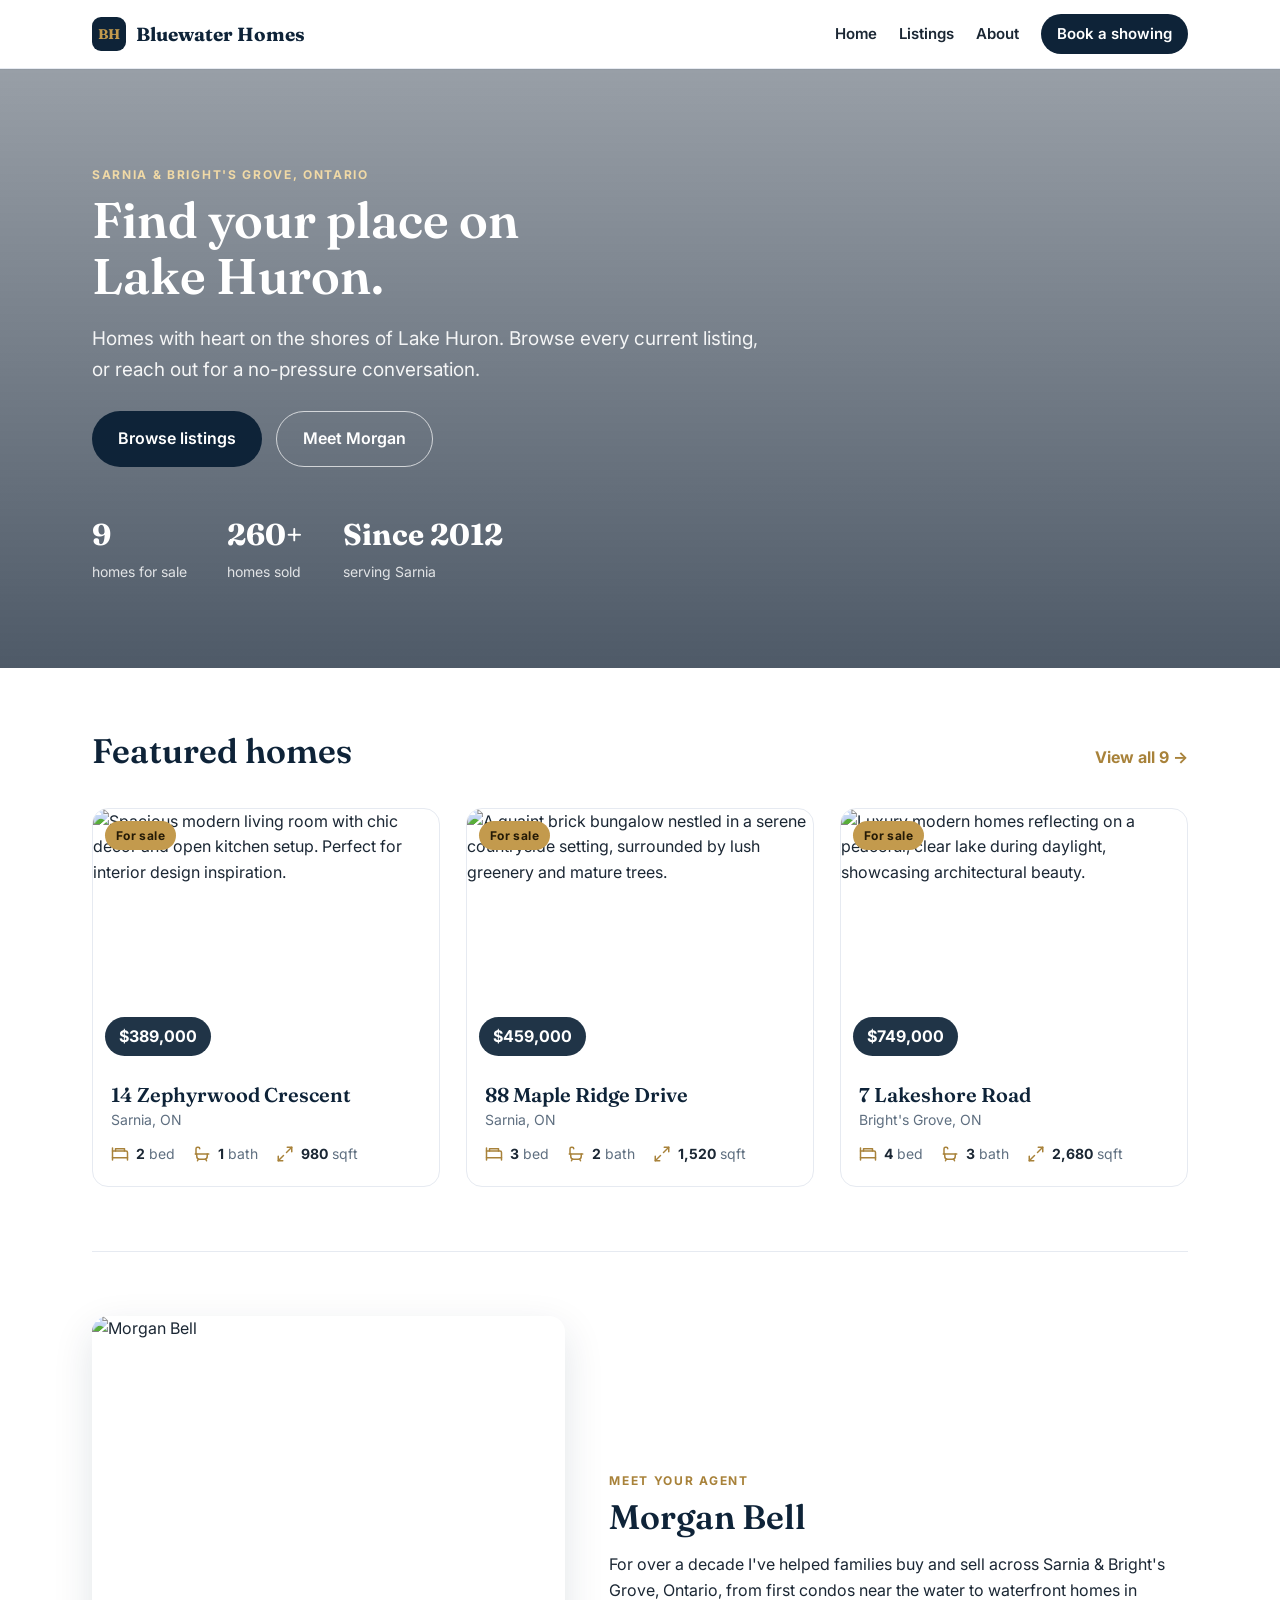
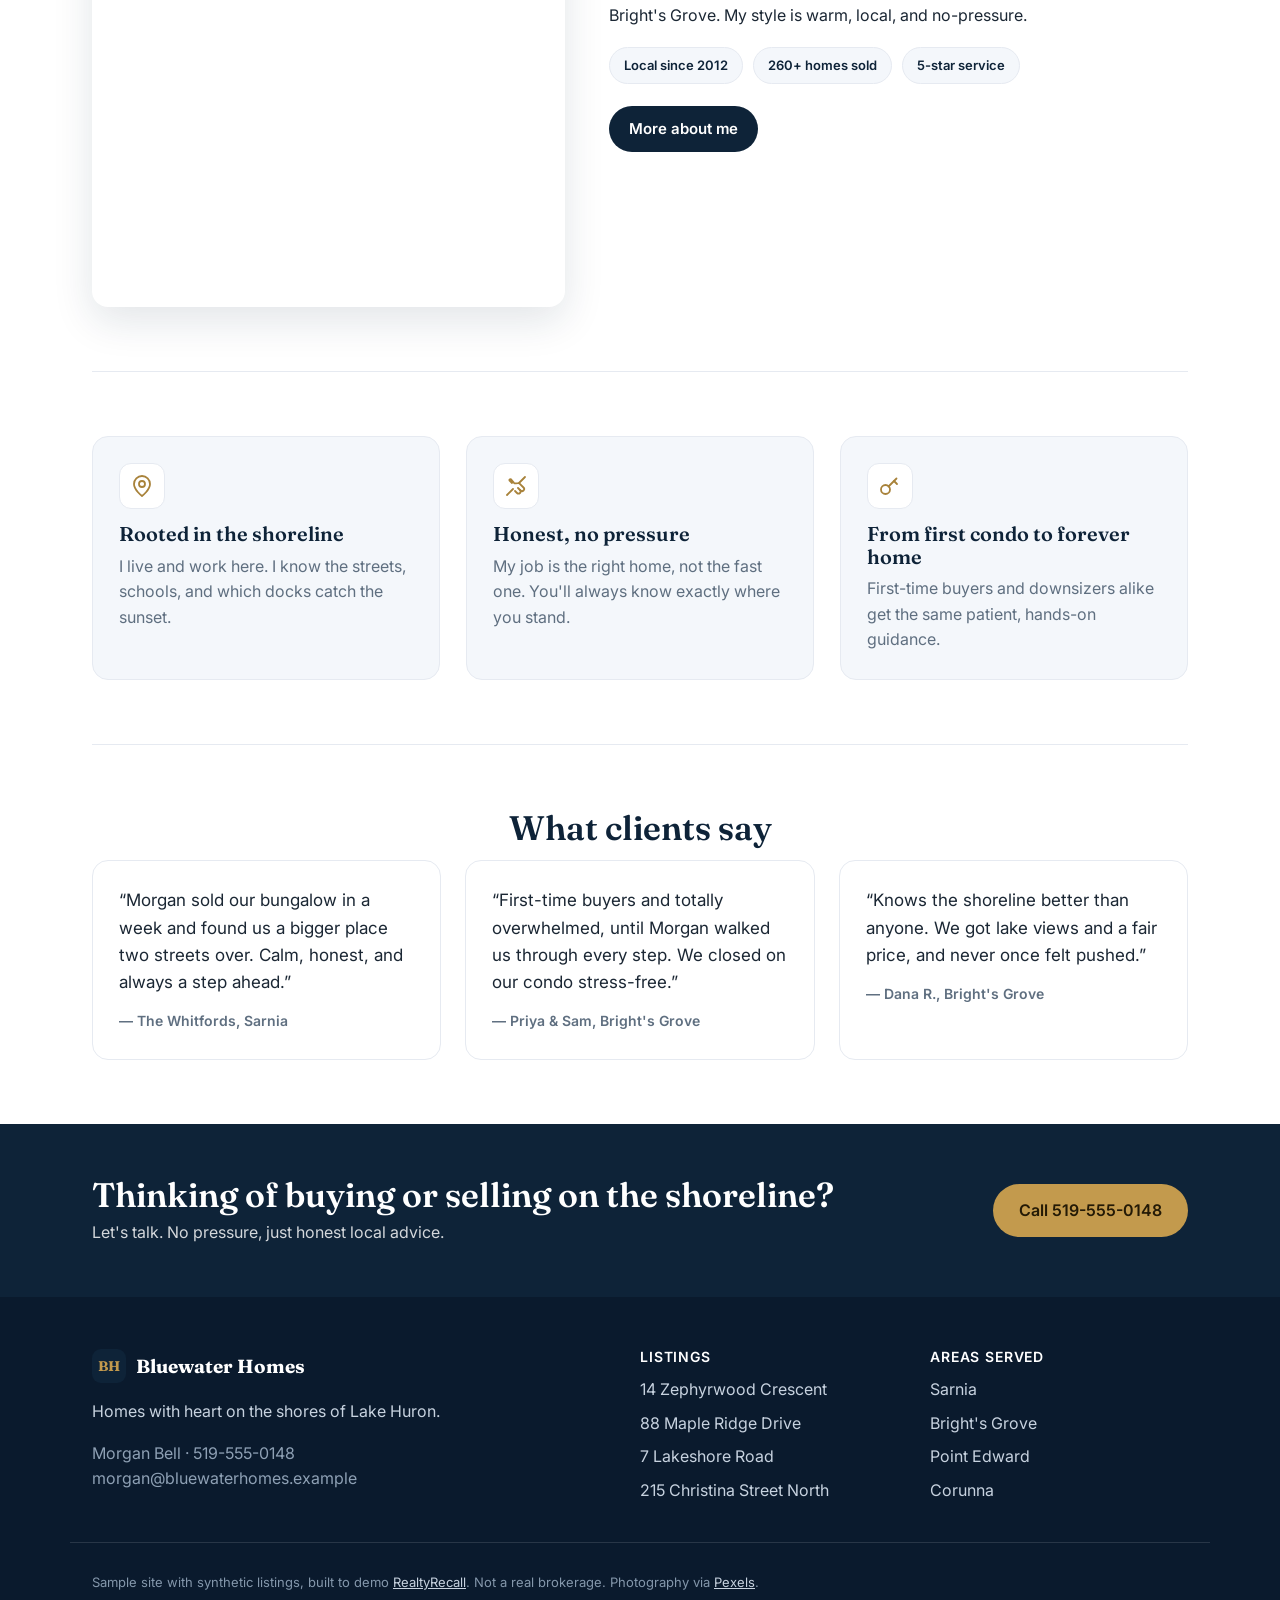
==== commit 90454765: "Add three listings (townhouse, country, luxury) and refresh photography Nine homes now (was six), sp" ====
--- a/index.html
+++ b/index.html
@@ -6,6 +6,7 @@
     <title>Bluewater Homes | Homes in Sarnia &amp; Bright&#x27;s Grove, Ontario</title>
     <meta name="description" content="Homes with heart on the shores of Lake Huron. Current homes for sale across Sarnia &amp; Bright&#x27;s Grove, Ontario." />
     <link rel="canonical" href="https://bluewater-homes-demo.vercel.app/" />
+    <link rel="icon" type="image/svg+xml" href="/assets/favicon.svg" />
     <link rel="preconnect" href="https://fonts.googleapis.com" /><link rel="preconnect" href="https://fonts.gstatic.com" crossorigin /><link href="https://fonts.googleapis.com/css2?family=Fraunces:opsz,wght@9..144,500;9..144,600;9..144,700&family=Inter:wght@400;500;600;700&display=swap" rel="stylesheet" />
     <link rel="stylesheet" href="/assets/styles.css" />
     <meta property="og:site_name" content="Bluewater Homes" />
@@ -127,7 +128,7 @@
   <body>
     <header class="nav">
       <div class="nav-in">
-        <a class="brand" href="/"><span class="brand-mark">BH</span> Bluewater Homes</a>
+        <a class="brand" href="/"><span class="brand-mark" aria-hidden="true"></span>Bluewater Homes</a>
         <nav class="nav-links">
           <a href="/">Home</a>
           <a href="/listings/">Listings</a>
@@ -146,7 +147,7 @@
           <a class="btn btn-ghost btn-lg" href="/about.html">Meet Morgan</a>
         </div>
         <div class="hero-stats">
-          <div><strong>6</strong><span>homes for sale</span></div>
+          <div><strong>9</strong><span>homes for sale</span></div>
           <div><strong>260+</strong><span>homes sold</span></div>
           <div><strong>Since 2012</strong><span>serving Sarnia</span></div>
         </div>
@@ -156,7 +157,7 @@
       <section class="section">
         <div class="section-head">
           <h2>Featured homes</h2>
-          <a class="more" href="/listings/">View all 6 &rarr;</a>
+          <a class="more" href="/listings/">View all 9 &rarr;</a>
         </div>
         <div class="grid">
         <a class="card" href="/listings/rr-101.html">
@@ -234,7 +235,7 @@
     <footer class="foot">
       <div class="wrap foot-in">
         <div class="foot-brand">
-          <div class="brand"><span class="brand-mark">BH</span> Bluewater Homes</div>
+          <div class="brand"><span class="brand-mark" aria-hidden="true"></span>Bluewater Homes</div>
           <p>Homes with heart on the shores of Lake Huron.</p>
           <p class="muted">Morgan Bell &middot; 519-555-0148<br />morgan@bluewaterhomes.example</p>
         </div>
--- a/assets/styles.css
+++ b/assets/styles.css
@@ -31,6 +31,7 @@
 .nav-in{max-width:1140px;margin:0 auto;padding:14px 22px;display:flex;align-items:center;justify-content:space-between;}
 .brand{display:inline-flex;align-items:center;gap:10px;font-family:Fraunces,serif;font-weight:700;font-size:19px;color:var(--navy);}
 .brand-mark{display:inline-grid;place-items:center;width:34px;height:34px;border-radius:9px;background:var(--navy);color:var(--gold);font-size:14px;font-weight:700;letter-spacing:.02em;}
+.brand-mark::before{content:"BH";}
 .nav-links{display:flex;align-items:center;gap:22px;}
 .nav-links a{color:var(--ink);font-weight:600;font-size:15px;}
 .nav-links a.btn{color:#fff;}
